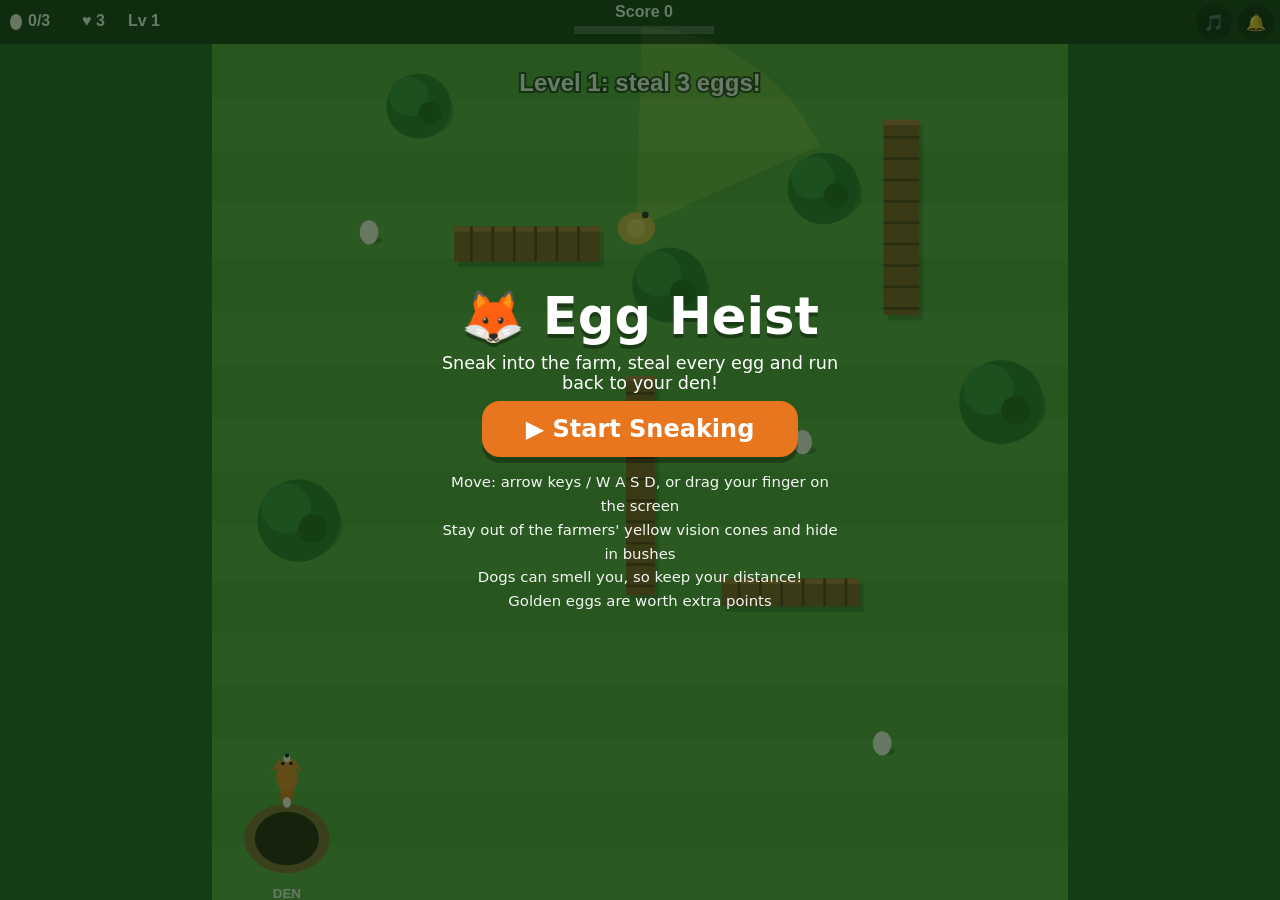
==== Egg Heist/index.html @ 02c14aa5 "Create index.html" ====
<!DOCTYPE html>
<html lang="en">
<head>
<meta charset="utf-8">
<meta name="viewport" content="width=device-width, initial-scale=1, maximum-scale=1, user-scalable=no">
<title>Egg Heist - Sneaky Fox Stealth Game</title>
<style>
*{box-sizing:border-box;-webkit-tap-highlight-color:transparent;-webkit-touch-callout:none}
html,body{margin:0;height:100%;overflow:hidden;background:#2f6b2f;touch-action:none;user-select:none;-webkit-user-select:none;font-family:"Trebuchet MS",system-ui,sans-serif;color:#fff}
canvas{position:fixed;left:0;top:0;width:100%;height:100%;display:block}
#ov{position:fixed;inset:0;display:flex;align-items:center;justify-content:center;background:rgba(10,40,10,.62);padding:12px;overflow:auto;z-index:8}
.card{text-align:center;max-width:400px;width:100%}
h1{margin:0 0 6px;font-size:clamp(2rem,9vw,3.2rem);text-shadow:0 4px 0 rgba(0,0,0,.35)}
#msg{margin:0 0 8px;font-size:1.1rem}
#stats{font-size:1.15rem;font-weight:800;line-height:1.7;margin-bottom:8px}
#go{border:0;border-radius:18px;font:inherit;font-weight:800;font-size:1.5rem;padding:14px 44px;color:#fff;background:#e8761f;cursor:pointer;box-shadow:0 6px 0 rgba(0,0,0,.3)}
#go:active{transform:translateY(4px);box-shadow:0 2px 0 rgba(0,0,0,.3)}
.how{margin:14px 0 0;font-size:.93rem;line-height:1.6;opacity:.95}
.sb{position:fixed;top:4px;border:0;border-radius:50%;width:36px;height:36px;font-size:1rem;background:rgba(0,0,0,.35);color:#fff;cursor:pointer;z-index:5}
#mute{right:6px}#mus{right:48px}
</style>
</head>
<body>
<canvas id="c"></canvas>
<button class="sb" id="mus" aria-label="Music">🎵</button>
<button class="sb" id="mute" aria-label="Sound effects">🔔</button>
<div id="ov">
  <div class="card">
    <h1>🦊 Egg Heist</h1>
    <p id="msg">Sneak into the farm, steal every egg and run back to your den!</p>
    <div id="stats"></div>
    <button id="go">▶ Start Sneaking</button>
    <p class="how">Move: arrow keys / W A S D, or drag your finger on the screen<br>Stay out of the farmers' yellow vision cones and hide in bushes<br>Dogs can smell you, so keep your distance!<br>Golden eggs are worth extra points</p>
  </div>
</div>
<script>
(function () {
  var $ = function (i) { return document.getElementById(i); };
  var cv = $('c'), cx = cv.getContext('2d'), W = 0, H = 0, D = 1, S = 1, offX = 0, offY = 44;
  var VW = 640, VH = 640, TOP = 44;
  var st = 'title', level = 0, lives = 3, score = 0, best = +ls('eh_best') || 0;
  var pl = { x: 56, y: 540, r: 10, face: -1, hide: 0 }, den = { x: 56, y: 598, r: 26 };
  var walls = [], bushes = [], eggs = [], farmers = [], dogs = [];
  var alertV = 0, elapsed = 0, got = 0, total = 0, gotAll = false, stealth = true, timer = 0, msg = '', msgT = 0, shake = 0, t = 0;
  var keys = { x: 0, y: 0 }, joy = null;
  var ac = null, muted = false, musicOn = true, mt = null, mstep = 0, warned = false;

  function ls(k) { try { return localStorage.getItem(k); } catch (e) { return null; } }
  function sv(k, v) { try { localStorage.setItem(k, v); } catch (e) {} }
  function clamp(v, a, b) { return Math.max(a, Math.min(b, v)); }
  function rngf(seed) { return function () { seed |= 0; seed = seed + 0x6D2B79F5 | 0; var q = Math.imul(seed ^ seed >>> 15, 1 | seed); q = q + Math.imul(q ^ q >>> 7, 61 | q) ^ q; return ((q ^ q >>> 14) >>> 0) / 4294967296; }; }

  function resize() {
    D = Math.min(2, window.devicePixelRatio || 1);
    W = window.innerWidth; H = window.innerHeight;
    cv.width = W * D; cv.height = H * D; cv.style.width = W + 'px'; cv.style.height = H + 'px';
    S = Math.max(.3, Math.min(W / VW, (H - TOP) / VH));
    offX = (W - VW * S) / 2; offY = TOP + Math.max(0, (H - TOP - VH * S) * .25);
  }
  window.addEventListener('resize', resize); resize();

  /* ================= SOUND ================= */
  function actx() { if (!ac) { try { ac = new (window.AudioContext || window.webkitAudioContext)(); } catch (e) {} } if (ac && ac.state === 'suspended') ac.resume(); return ac; }
  function tone(f, d, type, vol, f2, delay) {
    if (muted || !actx()) return;
    var o = ac.createOscillator(), g = ac.createGain(), s = ac.currentTime + (delay || 0);
    o.type = type || 'square'; o.frequency.setValueAtTime(f, s);
    if (f2) o.frequency.exponentialRampToValueAtTime(f2, s + d);
    g.gain.setValueAtTime(vol || .08, s); g.gain.exponentialRampToValueAtTime(.001, s + d);
    o.connect(g); g.connect(ac.destination); o.start(s); o.stop(s + d + .02);
  }
  function noise(d, vol) {
    if (muted || !actx()) return;
    var n = Math.floor(ac.sampleRate * d), b = ac.createBuffer(1, n, ac.sampleRate), a = b.getChannelData(0);
    for (var i = 0; i < n; i++) a[i] = (Math.random() * 2 - 1) * (1 - i / n);
    var s = ac.createBufferSource(), g = ac.createGain(); s.buffer = b; g.gain.value = vol || .3;
    s.connect(g); g.connect(ac.destination); s.start();
  }
  function seq(a, d, type, vol, gap) { a.forEach(function (f, i) { tone(f, d, type, vol, 0, i * gap); }); }
  var sfx = {
    egg: function () { tone(660, .08, 'square', .07, 990); tone(1320, .12, 'square', .06, 0, .08); },
    gold: function () { seq([784, 988, 1175, 1568, 1976], .12, 'triangle', .09, .07); },
    warn: function () { tone(520, .14, 'sawtooth', .07, 780); },
    bark: function () { noise(.07, .25); tone(190, .12, 'square', .08, 110); },
    caught: function () { noise(.3, .3); seq([523, 440, 349, 262, 196], .16, 'sawtooth', .07, .1); },
    all: function () { seq([523, 659, 784, 1047], .1, 'square', .06, .08); },
    win: function () { seq([523, 659, 784, 1047, 784, 1047, 1319, 1568], .16, 'square', .06, .12); },
    over: function () { seq([392, 330, 262, 196], .3, 'sawtooth', .07, .3); }
  };
  var MEL = [0, 3, 7, 3, 5, 8, 12, 8, 0, 3, 7, 10, 5, 3, 2, null];
  function music(on) {
    clearInterval(mt); mt = null;
    if (!on || !musicOn) return;
    mstep = 0;
    mt = setInterval(function () {
      if (muted || !ac || st !== 'play') return;
      var n = MEL[mstep % 16];
      if (n !== null) tone(220 * Math.pow(2, n / 12), .12, 'triangle', .06);
      if (mstep % 4 === 0) tone(110 * Math.pow(2, (mstep % 8 === 0 ? 0 : -2) / 12), .45, 'sine', .08);
      mstep++;
    }, 230);
  }

  /* ================= LEVEL ================= */
  function ov(a, b, m) { return !(a.x > b.x + b.w + m || a.x + a.w < b.x - m || a.y > b.y + b.h + m || a.y + a.h < b.y - m); }
  function circRect(x, y, r, w) { var nx = clamp(x, w.x, w.x + w.w), ny = clamp(y, w.y, w.y + w.h); return Math.hypot(x - nx, y - ny) < r; }
  function segRect(x1, y1, x2, y2, w) {
    var dx = x2 - x1, dy = y2 - y1, t0 = 0, t1 = 1, p = [-dx, dx, -dy, dy], q = [x1 - w.x, w.x + w.w - x1, y1 - w.y, w.y + w.h - y1], i;
    for (i = 0; i < 4; i++) {
      if (p[i] === 0) { if (q[i] < 0) return false; }
      else { var u = q[i] / p[i]; if (p[i] < 0) { if (u > t1) return false; if (u > t0) t0 = u; } else { if (u < t0) return false; if (u < t1) t1 = u; } }
    }
    return true;
  }
  function los(x1, y1, x2, y2) { for (var i = 0; i < walls.length; i++) if (segRect(x1, y1, x2, y2, walls[i])) return false; return true; }
  function infl(w, m) { return { x: w.x - m, y: w.y - m, w: w.w + 2 * m, h: w.h + 2 * m }; }

  function genLevel(n) {
    var rng = rngf(1000 + n * 77), i, k;
    walls = []; bushes = []; eggs = []; farmers = []; dogs = [];
    var nw = 4 + Math.min(5, n);
    for (k = 0; k < 300 && walls.length < nw; k++) {
      var hz = rng() < .5, w = hz ? 70 + rng() * 110 : 20 + rng() * 8, h = hz ? 20 + rng() * 8 : 70 + rng() * 110;
      var r = { x: 50 + rng() * (VW - 100 - w), y: 50 + rng() * (VH - 120 - h), w: w, h: h };
      if (ov(r, { x: 0, y: 470, w: 200, h: 170 }, 0)) continue;
      if (walls.some(function (o) { return ov(r, o, 46); })) continue;
      walls.push(r);
    }
    function free(rad, minStart, minOther, others) {
      for (var a = 0; a < 200; a++) {
        var x = 30 + rng() * (VW - 60), y = 30 + rng() * (VH - 60);
        if (Math.hypot(x - 56, y - 560) < minStart) continue;
        if (walls.some(function (w) { return circRect(x, y, rad + 12, w); })) continue;
        if (others && others.some(function (o) { return Math.hypot(x - o.x, y - o.y) < minOther; })) continue;
        return { x: x, y: y };
      }
      return { x: 320, y: 320 };
    }
    total = Math.min(9, 3 + n);
    for (i = 0; i < total; i++) { var p = free(10, 140, 70, eggs); p.gold = (i === total - 1 && n >= 1); eggs.push(p); }
    var nb = 5 + Math.min(3, n);
    for (i = 0; i < nb; i++) bushes.push(Object.assign(free(26, 90, 60, bushes), { r: 24 + rng() * 8 }));
    var nf = Math.min(3, 1 + Math.floor(n / 2));
    for (i = 0; i < nf; i++) {
      var wps = null;
      for (k = 0; k < 80 && !wps; k++) {
        var cand = [free(14, 200, 0), free(14, 200, 0), free(14, 200, 0)], ok = true;
        for (var a = 0; a < 3 && ok; a++) { var A = cand[a], B = cand[(a + 1) % 3]; if (walls.some(function (w) { return segRect(A.x, A.y, B.x, B.y, infl(w, 14)); })) ok = false; }
        if (ok) wps = cand;
      }
      if (!wps) { var q = free(14, 200, 0); wps = [q]; }
      farmers.push({ x: wps[0].x, y: wps[0].y, wps: wps, i: 1 % wps.length, face: rng() * 6.28, speed: Math.min(80, 50 + n * 4), pause: 0, seeing: 0 });
    }
    var nd = n >= 2 ? (n >= 5 ? 2 : 1) : 0;
    for (i = 0; i < nd; i++) { var d = free(10, 220, 0); dogs.push({ x: d.x, y: d.y, tx: d.x, ty: d.y, wt: 0, chase: 0, bark: 0 }); }
    pl.x = 56; pl.y = 548; pl.face = -1.57; got = 0; gotAll = false; alertV = 0; elapsed = 0; stealth = true; warned = false;
    timer = 110; st = 'intro'; msg = 'Level ' + (n + 1) + ': steal ' + total + ' eggs!'; msgT = 110;
  }

  /* ================= LOGIC ================= */
  function resolve(o, r) {
    for (var k = 0; k < 2; k++) walls.forEach(function (w) {
      var nx = clamp(o.x, w.x, w.x + w.w), ny = clamp(o.y, w.y, w.y + w.h), dx = o.x - nx, dy = o.y - ny, d = Math.hypot(dx, dy);
      if (d < r) { if (d > .001) { o.x += dx / d * (r - d); o.y += dy / d * (r - d); } else o.y -= r; }
    });
    o.x = clamp(o.x, r, VW - r); o.y = clamp(o.y, r, VH - r);
  }
  function angDiff(a, b) { var d = a - b; return Math.atan2(Math.sin(d), Math.cos(d)); }

  function caught() {
    if (st !== 'play') return;
    st = 'caught'; timer = 0; shake = 1; sfx.caught(); music(false);
  }
  function addScore(n) { score += n; }

  function update(dt) {
    t += dt;
    if (shake > 0) shake = Math.max(0, shake - dt * 2.5);
    if (msgT > 0) msgT--;
    if (st === 'intro') { if (--timer <= 0) { st = 'play'; music(true); } return; }
    if (st === 'caught') {
      timer += dt;
      if (timer > 1.4) {
        lives--;
        if (lives < 0) {
          st = 'over'; sfx.over(); if (score > best) { best = score; sv('eh_best', best); }
          $('msg').textContent = 'The farmer caught you!'; $('stats').innerHTML = 'Score: ' + score + '<br>Level reached: ' + (level + 1) + '<br>🏅 Best: ' + best;
          $('go').textContent = '↻ Try again'; $('ov').style.display = 'flex';
        } else genLevel(level);
      }
      return;
    }
    if (st === 'clear') { timer += dt; if (timer > 2.2) { level++; genLevel(level); } return; }
    if (st !== 'play') return;
    elapsed += dt;
    var ix = keys.x, iy = keys.y;
    if (joy) { var dx = joy.x - joy.ox, dy = joy.y - joy.oy, m = Math.hypot(dx, dy); if (m > 6) { var f = Math.min(1, m / 40); ix = dx / m * f; iy = dy / m * f; } }
    var mag = Math.hypot(ix, iy); if (mag > 1) { ix /= mag; iy /= mag; }
    pl.x += ix * 125 * dt; pl.y += iy * 125 * dt; resolve(pl, pl.r);
    if (mag > .1) pl.face = Math.atan2(iy, ix);
    pl.hide = bushes.some(function (b) { return Math.hypot(pl.x - b.x, pl.y - b.y) < b.r - 4; }) ? 1 : 0;

    var rate = 0;
    farmers.forEach(function (f) {
      f.seeing = 0;
      if (f.pause > 0) { f.pause -= dt; f.face += Math.sin(t * 3 + f.i) * dt * 1.5; }
      else {
        var wp = f.wps[f.i], dx = wp.x - f.x, dy = wp.y - f.y, d = Math.hypot(dx, dy);
        if (d < 3) { f.i = (f.i + 1) % f.wps.length; f.pause = .9; }
        else { f.x += dx / d * f.speed * dt; f.y += dy / d * f.speed * dt; f.face += angDiff(Math.atan2(dy, dx), f.face) * Math.min(1, 8 * dt); }
      }
      var ddx = pl.x - f.x, ddy = pl.y - f.y, dist = Math.hypot(ddx, ddy), range = pl.hide ? 38 : 150;
      if (dist < range && (dist < 22 || Math.abs(angDiff(Math.atan2(ddy, ddx), f.face)) < .56) && los(f.x, f.y, pl.x, pl.y)) { f.seeing = 1; rate = Math.max(rate, 1.5 * (1.2 - dist / range * .5)); }
    });
    dogs.forEach(function (g) {
      var dist = Math.hypot(pl.x - g.x, pl.y - g.y), sp = 62;
      if (g.bark > 0) g.bark -= dt;
      if (g.chase > 0) { g.chase -= dt; g.tx = pl.x; g.ty = pl.y; sp = 98; }
      else {
        g.wt -= dt;
        if (g.wt <= 0 || Math.hypot(g.tx - g.x, g.ty - g.y) < 6) { g.tx = clamp(g.x + (Math.random() - .5) * 300, 20, VW - 20); g.ty = clamp(g.y + (Math.random() - .5) * 300, 20, VH - 20); g.wt = 2 + Math.random() * 2; }
        if (dist < 100 && !pl.hide && los(g.x, g.y, pl.x, pl.y)) { g.chase = 2.5; if (g.bark <= 0) { sfx.bark(); g.bark = 3; } }
      }
      var dx = g.tx - g.x, dy = g.ty - g.y, d = Math.hypot(dx, dy);
      if (d > 1) { g.x += dx / d * sp * dt; g.y += dy / d * sp * dt; g.face = Math.atan2(dy, dx); resolve(g, 9); }
      if (dist < 55) rate = Math.max(rate, 2.4);
      if (dist < 17) alertV = 1;
    });
    if (rate > 0) { alertV += rate * dt; if (alertV > .5) stealth = false; if (!warned && alertV > .2) { warned = true; sfx.warn(); } }
    else { alertV = Math.max(0, alertV - .7 * dt); if (alertV < .05) warned = false; }
    if (alertV >= 1) { alertV = 1; caught(); return; }

    for (var i = eggs.length - 1; i >= 0; i--) {
      var e = eggs[i];
      if (Math.hypot(pl.x - e.x, pl.y - e.y) < 17) {
        eggs.splice(i, 1); got++; if (e.gold) { addScore(300); sfx.gold(); } else { addScore(100); sfx.egg(); }
        if (got >= total) { gotAll = true; msg = 'All eggs stolen! Run to your den!'; msgT = 130; sfx.all(); }
      }
    }
    if (gotAll && Math.hypot(pl.x - den.x, pl.y - den.y) < den.r) {
      var tb = Math.max(0, Math.floor((70 - elapsed) * 10)), sb = stealth ? 200 : 0;
      addScore(tb + sb + 150); msg = 'Level complete! Time +' + tb + (sb ? '  Stealth +200' : ''); msgT = 150;
      st = 'clear'; timer = 0; sfx.win(); music(false);
      if (score > best) { best = score; sv('eh_best', best); }
    }
  }

  /* ================= DRAW ================= */
  function ell(x, y, rx, ry, c) { cx.fillStyle = c; cx.beginPath(); cx.ellipse(x, y, rx, ry, 0, 0, 7); cx.fill(); }
  function drawFox() {
    cx.save(); cx.translate(pl.x, pl.y); cx.rotate(pl.face);
    ell(-12, 0, 10, 5, '#e8761f'); ell(-19, 0, 4, 3, '#fff');
    ell(0, 0, 11, 8, '#f08a2c'); ell(8, 0, 7, 6, '#f08a2c');
    cx.fillStyle = '#f08a2c'; cx.beginPath(); cx.moveTo(8, -4); cx.lineTo(4, -12); cx.lineTo(13, -6); cx.fill(); cx.beginPath(); cx.moveTo(8, 4); cx.lineTo(4, 12); cx.lineTo(13, 6); cx.fill();
    ell(14, 0, 3, 2.5, '#fff'); ell(16, 0, 1.6, 1.6, '#000'); ell(10, -3, 1.3, 1.3, '#000'); ell(10, 3, 1.3, 1.3, '#000');
    cx.restore();
  }
  function drawFarmer(f) {
    cx.fillStyle = f.seeing ? 'rgba(255,60,60,.32)' : 'rgba(255,240,90,.2)';
    cx.beginPath(); cx.moveTo(f.x, f.y); cx.arc(f.x, f.y, 150, f.face - .56, f.face + .56); cx.closePath(); cx.fill();
    ell(f.x, f.y + 3, 12, 6, 'rgba(0,0,0,.25)');
    ell(f.x, f.y, 11, 11, '#2d5fc0'); ell(f.x, f.y, 7, 7, '#ffcf9f');
    ell(f.x, f.y, 15, 15, 'rgba(0,0,0,0)'); cx.fillStyle = '#e0b84a'; cx.beginPath(); cx.ellipse(f.x, f.y, 14, 12, 0, 0, 7); cx.fill(); ell(f.x, f.y, 7, 7, '#f1d36a');
    cx.fillStyle = '#222'; cx.beginPath(); cx.arc(f.x + Math.cos(f.face) * 12, f.y + Math.sin(f.face) * 12, 2.5, 0, 7); cx.fill();
    if (f.seeing) { cx.fillStyle = '#ff3030'; cx.font = 'bold 22px sans-serif'; cx.textAlign = 'center'; cx.fillText('!', f.x, f.y - 20); }
  }
  function drawDog(g) {
    cx.save(); cx.translate(g.x, g.y); cx.rotate(g.face || 0);
    ell(0, 0, 11, 6, '#8a5a2b'); ell(10, 0, 6, 5, '#a26a35'); ell(14, 0, 2, 2, '#000'); ell(-11, Math.sin(t * 14) * 2, 5, 2, '#8a5a2b');
    ell(8, -5, 3, 2, '#5c3a18'); ell(8, 5, 3, 2, '#5c3a18');
    cx.restore();
    if (g.chase > 0) { cx.fillStyle = '#ff3030'; cx.font = 'bold 18px sans-serif'; cx.textAlign = 'center'; cx.fillText('!', g.x, g.y - 14); }
  }

  function draw() {
    cx.setTransform(D, 0, 0, D, 0, 0);
    cx.fillStyle = '#2b5f2b'; cx.fillRect(0, 0, W, H);
    cx.save();
    cx.setTransform(D * S, 0, 0, D * S, D * offX + (shake > 0 ? (Math.random() - .5) * shake * 10 * D : 0), D * offY);
    cx.fillStyle = '#5fae4b'; cx.fillRect(0, 0, VW, VH);
    cx.fillStyle = '#56a443'; for (var y = 0; y < VH; y += 80) cx.fillRect(0, y, VW, 40);
    var pulse = gotAll ? Math.abs(Math.sin(t * 5)) : 0;
    ell(den.x, den.y - 4, den.r + 6, den.r, '#8a6a3a'); ell(den.x, den.y - 4, den.r - 2, den.r - 6, gotAll ? 'rgb(' + Math.floor(40 + pulse * 120) + ',200,90)' : '#2a1b0e');
    cx.fillStyle = '#fff'; cx.font = 'bold 10px sans-serif'; cx.textAlign = 'center'; cx.fillText('DEN', den.x, den.y + den.r + 12);
    walls.forEach(function (w) {
      cx.fillStyle = 'rgba(0,0,0,.2)'; cx.fillRect(w.x + 3, w.y + 4, w.w, w.h);
      cx.fillStyle = '#8b5a2b'; cx.fillRect(w.x, w.y, w.w, w.h);
      cx.fillStyle = '#b57a3e'; cx.fillRect(w.x, w.y, w.w, 4);
      cx.fillStyle = '#5b3a1b'; if (w.w > w.h) for (var x = w.x + 12; x < w.x + w.w - 4; x += 16) cx.fillRect(x, w.y, 2, w.h); else for (var yy = w.y + 12; yy < w.y + w.h - 4; yy += 16) cx.fillRect(w.x, yy, w.w, 2);
    });
    eggs.forEach(function (e) {
      ell(e.x + 2, e.y + 6, 8, 3, 'rgba(0,0,0,.25)');
      if (e.gold) { ell(e.x, e.y, 13 + Math.sin(t * 6) * 2, 13 + Math.sin(t * 6) * 2, 'rgba(255,220,80,.35)'); ell(e.x, e.y, 8, 10, '#ffd23f'); ell(e.x - 2, e.y - 3, 2.5, 3.5, '#fff6b0'); }
      else { ell(e.x, e.y, 7, 9, '#fffaf0'); ell(e.x - 2, e.y - 3, 2, 3, '#fff'); }
    });
    farmers.forEach(drawFarmer); dogs.forEach(drawDog);
    if (st !== 'caught' || Math.floor(t * 10) % 2) drawFox();
    bushes.forEach(function (b) {
      ell(b.x + 2, b.y + 4, b.r, b.r * .8, 'rgba(0,0,0,.2)'); ell(b.x, b.y, b.r, b.r, '#2e7d32'); ell(b.x - b.r * .3, b.y - b.r * .3, b.r * .6, b.r * .6, '#3d9442');
      ell(b.x + b.r * .35, b.y + b.r * .2, b.r * .35, b.r * .35, '#256628');
    });
    cx.restore();

    cx.setTransform(D, 0, 0, D, 0, 0);
    cx.fillStyle = 'rgba(0,0,0,.45)'; cx.fillRect(0, 0, W, TOP);
    var fs = clamp(W * .035, 12, 16); cx.font = 'bold ' + fs + 'px "Trebuchet MS",sans-serif'; cx.textBaseline = 'middle'; cx.textAlign = 'left'; cx.fillStyle = '#fff';
    ell(16, TOP / 2, 6, 8, '#fffaf0'); cx.fillStyle = '#fff'; cx.fillText(got + '/' + total, 28, TOP / 2);
    cx.fillText('♥ ' + Math.max(0, lives), 82, TOP / 2); cx.fillText('Lv ' + (level + 1), 128, TOP / 2);
    cx.textAlign = 'center'; cx.fillText('Score ' + score, W * .5 + 4, TOP / 2 - 9);
    var bw = Math.min(140, W * .3), bx = W / 2 - bw / 2 + 4, by = TOP / 2 + 4;
    cx.fillStyle = 'rgba(255,255,255,.25)'; cx.fillRect(bx, by, bw, 8); cx.fillStyle = alertV > .6 ? '#ff3030' : alertV > .3 ? '#ffb300' : '#7ed957'; cx.fillRect(bx, by, bw * alertV, 8);
    if (msgT > 0 && msg) { cx.font = 'bold ' + clamp(W * .045, 15, 24) + 'px "Trebuchet MS",sans-serif'; cx.textAlign = 'center'; cx.lineWidth = 4; cx.strokeStyle = 'rgba(0,0,0,.6)'; cx.strokeText(msg, W / 2, offY + 40); cx.fillStyle = '#fff'; cx.fillText(msg, W / 2, offY + 40); }
    if (joy) {
      var dx = joy.x - joy.ox, dy = joy.y - joy.oy, m = Math.min(40, Math.hypot(dx, dy)), a = Math.atan2(dy, dx);
      cx.strokeStyle = 'rgba(255,255,255,.5)'; cx.lineWidth = 3; cx.beginPath(); cx.arc(joy.ox, joy.oy, 40, 0, 7); cx.stroke();
      cx.fillStyle = 'rgba(255,255,255,.45)'; cx.beginPath(); cx.arc(joy.ox + Math.cos(a) * m, joy.oy + Math.sin(a) * m, 18, 0, 7); cx.fill();
    }
  }

  var last = 0, acc = 0;
  function loop(ts) {
    var dt = Math.min(.1, (ts - last) / 1000 || 0); last = ts; acc += dt;
    while (acc >= 1 / 60) { update(1 / 60); acc -= 1 / 60; }
    draw(); requestAnimationFrame(loop);
  }
  requestAnimationFrame(loop);

  /* ================= CONTROLS ================= */
  function newGame() { actx(); score = 0; lives = 3; level = 0; $('ov').style.display = 'none'; genLevel(0); }
  var KM = { ArrowLeft: [-1, 0], a: [-1, 0], A: [-1, 0], ArrowRight: [1, 0], d: [1, 0], D: [1, 0], ArrowUp: [0, -1], w: [0, -1], W: [0, -1], ArrowDown: [0, 1], s: [0, 1], S: [0, 1] };
  var held = {};
  function kcalc() { var x = 0, y = 0; for (var k in held) { x += held[k][0]; y += held[k][1]; } keys.x = clamp(x, -1, 1); keys.y = clamp(y, -1, 1); }
  document.addEventListener('keydown', function (e) {
    if (KM[e.key]) { held[e.key] = KM[e.key]; kcalc(); e.preventDefault(); }
    if (e.key === 'Enter' && $('ov').style.display !== 'none') newGame();
  });
  document.addEventListener('keyup', function (e) { if (KM[e.key]) { delete held[e.key]; kcalc(); } });
  window.addEventListener('blur', function () { held = {}; kcalc(); joy = null; });
  cv.addEventListener('pointerdown', function (e) { joy = { id: e.pointerId, ox: e.clientX, oy: e.clientY, x: e.clientX, y: e.clientY }; try { cv.setPointerCapture(e.pointerId); } catch (x) {} });
  cv.addEventListener('pointermove', function (e) { if (joy && joy.id === e.pointerId) { joy.x = e.clientX; joy.y = e.clientY; } });
  function pend(e) { if (joy && joy.id === e.pointerId) joy = null; }
  cv.addEventListener('pointerup', pend); cv.addEventListener('pointercancel', pend);
  $('go').onclick = newGame;
  $('mute').onclick = function () { muted = !muted; this.textContent = muted ? '🔕' : '🔔'; };
  $('mus').onclick = function () { musicOn = !musicOn; this.style.opacity = musicOn ? 1 : .45; music(st === 'play'); };
  if (best) $('stats').innerHTML = '🏅 Best: ' + best;
  genLevel(0); st = 'title';
})();
</script>
</body>
</html>
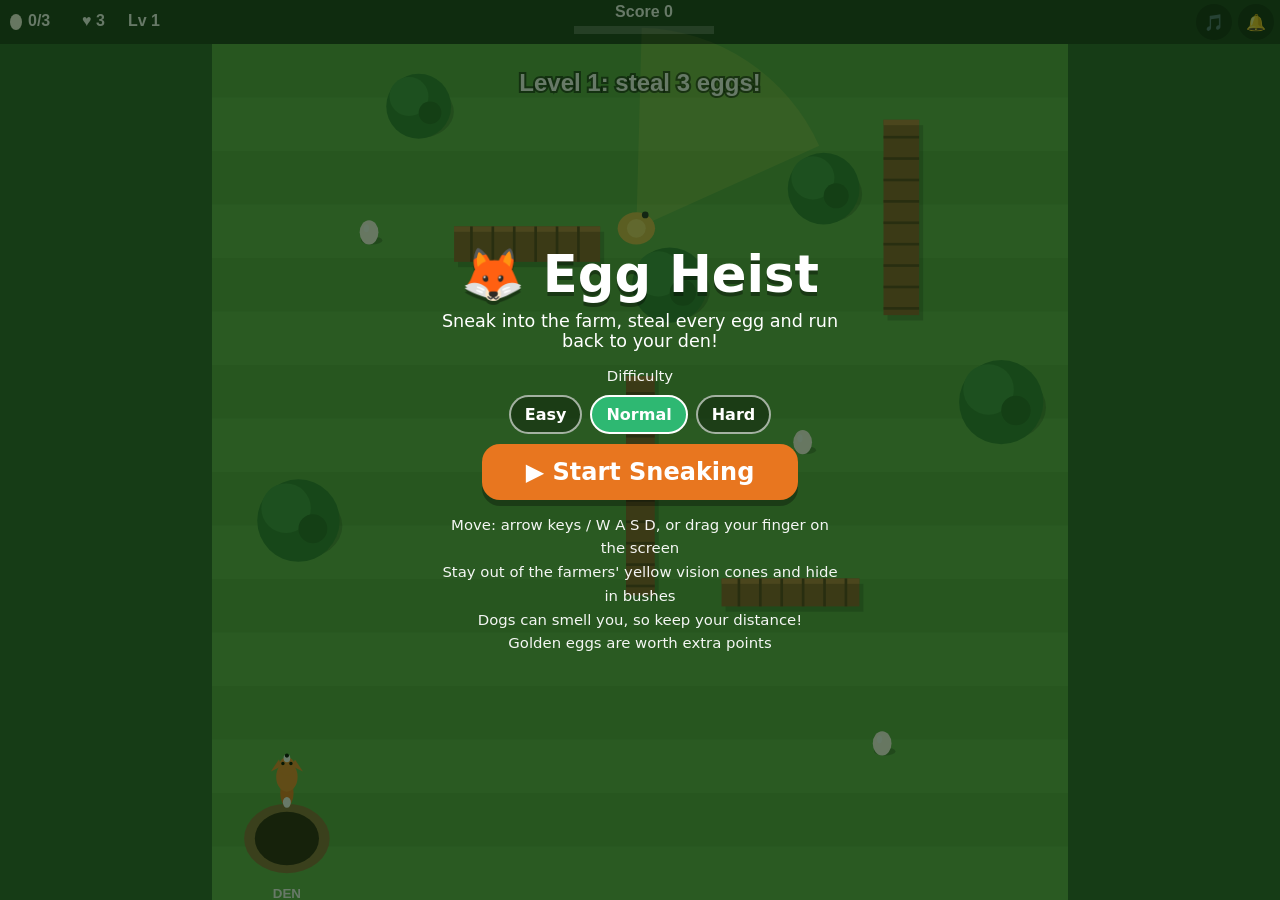
==== commit 2141ca01: "Update index.html" ====
--- a/Egg Heist/index.html
+++ b/Egg Heist/index.html
@@ -14,6 +14,7 @@
 #msg{margin:0 0 8px;font-size:1.1rem}
 #stats{font-size:1.15rem;font-weight:800;line-height:1.7;margin-bottom:8px}
 #go{border:0;border-radius:18px;font:inherit;font-weight:800;font-size:1.5rem;padding:14px 44px;color:#fff;background:#e8761f;cursor:pointer;box-shadow:0 6px 0 rgba(0,0,0,.3)}
+.chips{display:flex;gap:8px;justify-content:center;flex-wrap:wrap;margin:6px 0 10px}.chip{border:2px solid rgba(255,255,255,.6);background:rgba(0,0,0,.3);color:#fff;font:inherit;font-weight:800;padding:8px 14px;border-radius:999px;cursor:pointer}.chip.on{background:#2eb872;border-color:#fff}
 #go:active{transform:translateY(4px);box-shadow:0 2px 0 rgba(0,0,0,.3)}
 .how{margin:14px 0 0;font-size:.93rem;line-height:1.6;opacity:.95}
 .sb{position:fixed;top:4px;border:0;border-radius:50%;width:36px;height:36px;font-size:1rem;background:rgba(0,0,0,.35);color:#fff;cursor:pointer;z-index:5}
@@ -29,6 +30,7 @@
     <h1>🦊 Egg Heist</h1>
     <p id="msg">Sneak into the farm, steal every egg and run back to your den!</p>
     <div id="stats"></div>
+    <div class="how">Difficulty</div><div id="diff" class="chips"></div>
     <button id="go">▶ Start Sneaking</button>
     <p class="how">Move: arrow keys / W A S D, or drag your finger on the screen<br>Stay out of the farmers' yellow vision cones and hide in bushes<br>Dogs can smell you, so keep your distance!<br>Golden eggs are worth extra points</p>
   </div>
@@ -47,6 +49,15 @@
 
   function ls(k) { try { return localStorage.getItem(k); } catch (e) { return null; } }
   function sv(k, v) { try { localStorage.setItem(k, v); } catch (e) {} }
+  var DN = ['Easy', 'Normal', 'Hard'], LIVES = [5, 3, 2], CONE = [[120, .5], [150, .56], [175, .64]], SPD = [.8, 1, 1.25];
+  var diff = (function () { var v = ls('eh_diff'); return v === null ? 1 : Math.min(2, Math.max(0, +v)); })();
+  function buildMenu() {
+    var d = $('diff'); d.innerHTML = '';
+    DN.forEach(function (n, i) {
+      var b = document.createElement('button'); b.className = 'chip' + (i === diff ? ' on' : ''); b.textContent = n;
+      b.onclick = function () { diff = i; sv('eh_diff', i); buildMenu(); }; d.appendChild(b);
+    });
+  }
   function clamp(v, a, b) { return Math.max(a, Math.min(b, v)); }
   function rngf(seed) { return function () { seed |= 0; seed = seed + 0x6D2B79F5 | 0; var q = Math.imul(seed ^ seed >>> 15, 1 | seed); q = q + Math.imul(q ^ q >>> 7, 61 | q) ^ q; return ((q ^ q >>> 14) >>> 0) / 4294967296; }; }
 
@@ -149,7 +160,7 @@
         if (ok) wps = cand;
       }
       if (!wps) { var q = free(14, 200, 0); wps = [q]; }
-      farmers.push({ x: wps[0].x, y: wps[0].y, wps: wps, i: 1 % wps.length, face: rng() * 6.28, speed: Math.min(80, 50 + n * 4), pause: 0, seeing: 0 });
+      farmers.push({ x: wps[0].x, y: wps[0].y, wps: wps, i: 1 % wps.length, face: rng() * 6.28, speed: Math.min(80, 50 + n * 4) * SPD[diff], pause: 0, seeing: 0 });
     }
     var nd = n >= 2 ? (n >= 5 ? 2 : 1) : 0;
     for (i = 0; i < nd; i++) { var d = free(10, 220, 0); dogs.push({ x: d.x, y: d.y, tx: d.x, ty: d.y, wt: 0, chase: 0, bark: 0 }); }
@@ -185,7 +196,7 @@
         if (lives < 0) {
           st = 'over'; sfx.over(); if (score > best) { best = score; sv('eh_best', best); }
           $('msg').textContent = 'The farmer caught you!'; $('stats').innerHTML = 'Score: ' + score + '<br>Level reached: ' + (level + 1) + '<br>🏅 Best: ' + best;
-          $('go').textContent = '↻ Try again'; $('ov').style.display = 'flex';
+          $('go').textContent = '↻ Try again'; buildMenu(); $('ov').style.display = 'flex';
         } else genLevel(level);
       }
       return;
@@ -209,8 +220,8 @@
         if (d < 3) { f.i = (f.i + 1) % f.wps.length; f.pause = .9; }
         else { f.x += dx / d * f.speed * dt; f.y += dy / d * f.speed * dt; f.face += angDiff(Math.atan2(dy, dx), f.face) * Math.min(1, 8 * dt); }
       }
-      var ddx = pl.x - f.x, ddy = pl.y - f.y, dist = Math.hypot(ddx, ddy), range = pl.hide ? 38 : 150;
-      if (dist < range && (dist < 22 || Math.abs(angDiff(Math.atan2(ddy, ddx), f.face)) < .56) && los(f.x, f.y, pl.x, pl.y)) { f.seeing = 1; rate = Math.max(rate, 1.5 * (1.2 - dist / range * .5)); }
+      var ddx = pl.x - f.x, ddy = pl.y - f.y, dist = Math.hypot(ddx, ddy), range = pl.hide ? 38 : CONE[diff][0];
+      if (dist < range && (dist < 22 || Math.abs(angDiff(Math.atan2(ddy, ddx), f.face)) < CONE[diff][1]) && los(f.x, f.y, pl.x, pl.y)) { f.seeing = 1; rate = Math.max(rate, 1.5 * (1.2 - dist / range * .5)); }
     });
     dogs.forEach(function (g) {
       var dist = Math.hypot(pl.x - g.x, pl.y - g.y), sp = 62;
@@ -257,7 +268,7 @@
   }
   function drawFarmer(f) {
     cx.fillStyle = f.seeing ? 'rgba(255,60,60,.32)' : 'rgba(255,240,90,.2)';
-    cx.beginPath(); cx.moveTo(f.x, f.y); cx.arc(f.x, f.y, 150, f.face - .56, f.face + .56); cx.closePath(); cx.fill();
+    cx.beginPath(); cx.moveTo(f.x, f.y); cx.arc(f.x, f.y, CONE[diff][0], f.face - CONE[diff][1], f.face + CONE[diff][1]); cx.closePath(); cx.fill();
     ell(f.x, f.y + 3, 12, 6, 'rgba(0,0,0,.25)');
     ell(f.x, f.y, 11, 11, '#2d5fc0'); ell(f.x, f.y, 7, 7, '#ffcf9f');
     ell(f.x, f.y, 15, 15, 'rgba(0,0,0,0)'); cx.fillStyle = '#e0b84a'; cx.beginPath(); cx.ellipse(f.x, f.y, 14, 12, 0, 0, 7); cx.fill(); ell(f.x, f.y, 7, 7, '#f1d36a');
@@ -326,7 +337,7 @@
   requestAnimationFrame(loop);
 
   /* ================= CONTROLS ================= */
-  function newGame() { actx(); score = 0; lives = 3; level = 0; $('ov').style.display = 'none'; genLevel(0); }
+  function newGame() { actx(); score = 0; lives = LIVES[diff]; level = 0; $('ov').style.display = 'none'; genLevel(0); }
   var KM = { ArrowLeft: [-1, 0], a: [-1, 0], A: [-1, 0], ArrowRight: [1, 0], d: [1, 0], D: [1, 0], ArrowUp: [0, -1], w: [0, -1], W: [0, -1], ArrowDown: [0, 1], s: [0, 1], S: [0, 1] };
   var held = {};
   function kcalc() { var x = 0, y = 0; for (var k in held) { x += held[k][0]; y += held[k][1]; } keys.x = clamp(x, -1, 1); keys.y = clamp(y, -1, 1); }
@@ -344,7 +355,7 @@
   $('mute').onclick = function () { muted = !muted; this.textContent = muted ? '🔕' : '🔔'; };
   $('mus').onclick = function () { musicOn = !musicOn; this.style.opacity = musicOn ? 1 : .45; music(st === 'play'); };
   if (best) $('stats').innerHTML = '🏅 Best: ' + best;
-  genLevel(0); st = 'title';
+  buildMenu(); genLevel(0); st = 'title';
 })();
 </script>
 </body>
